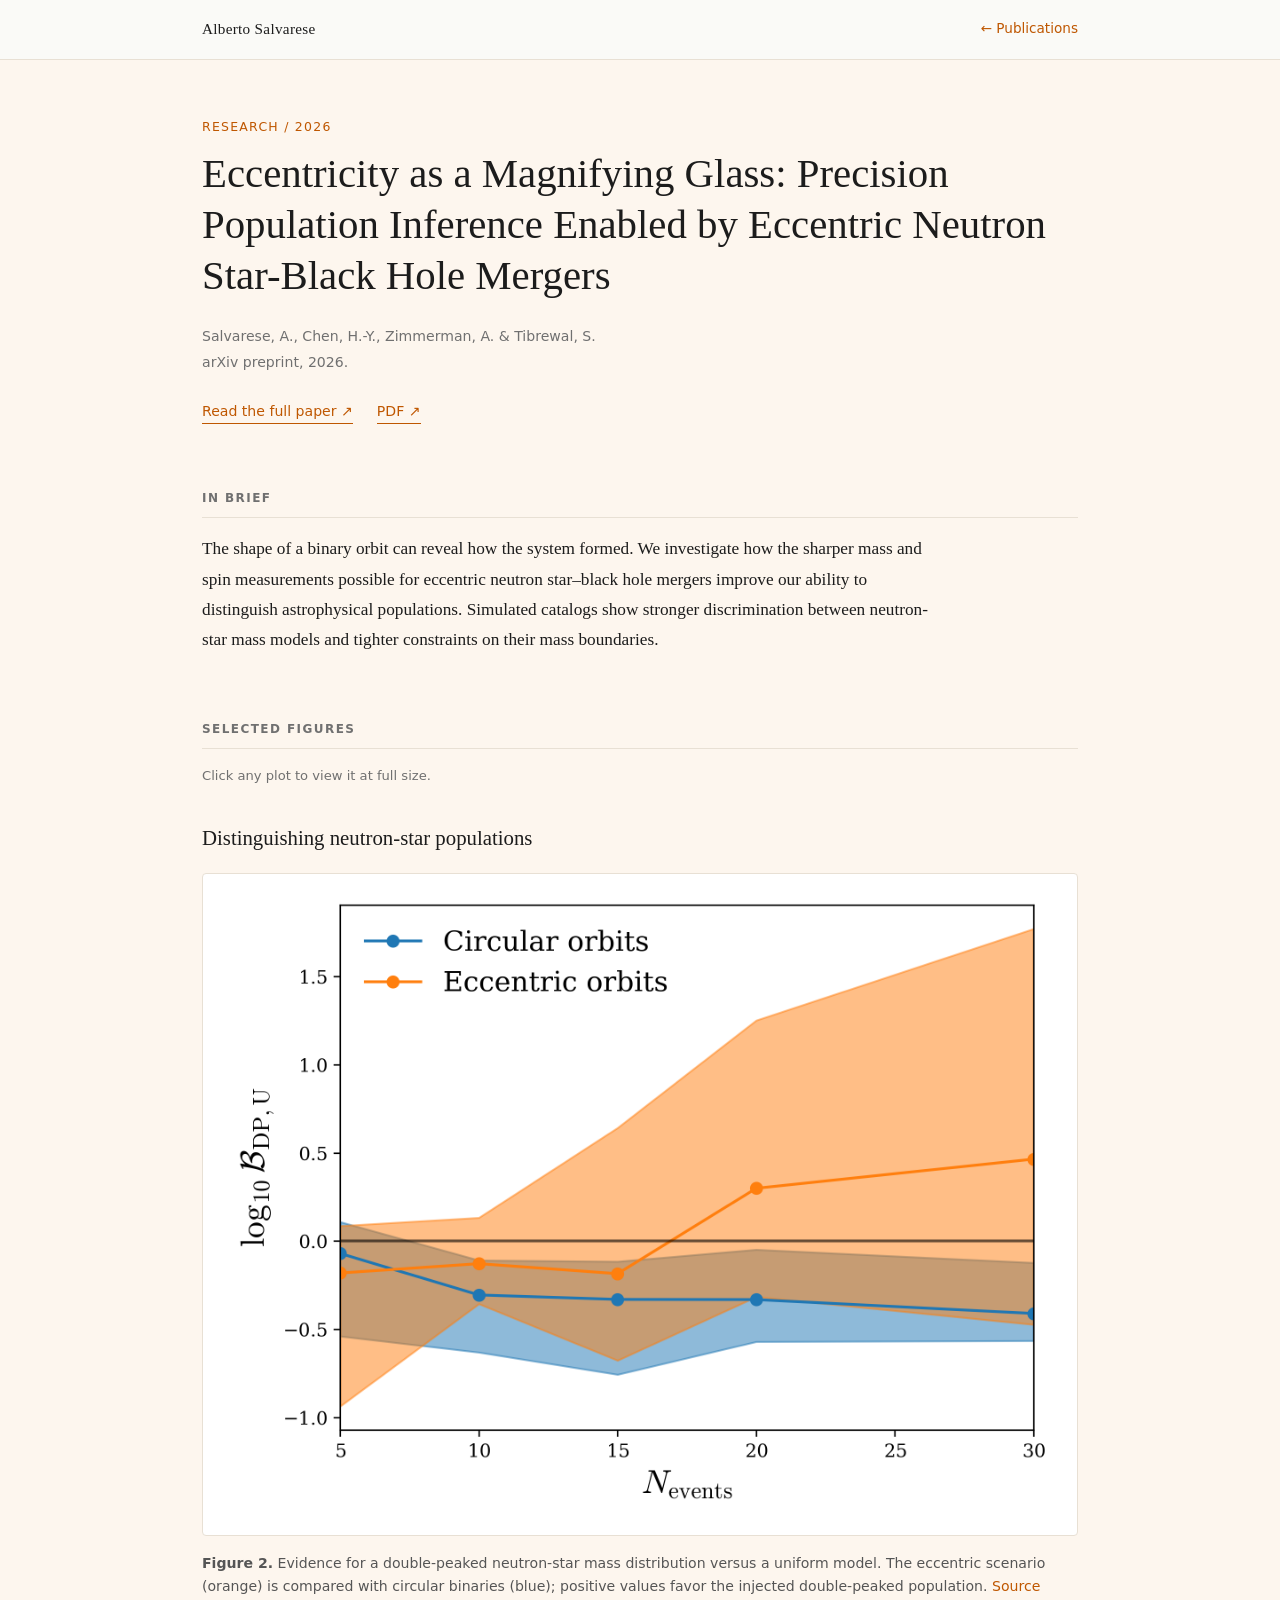
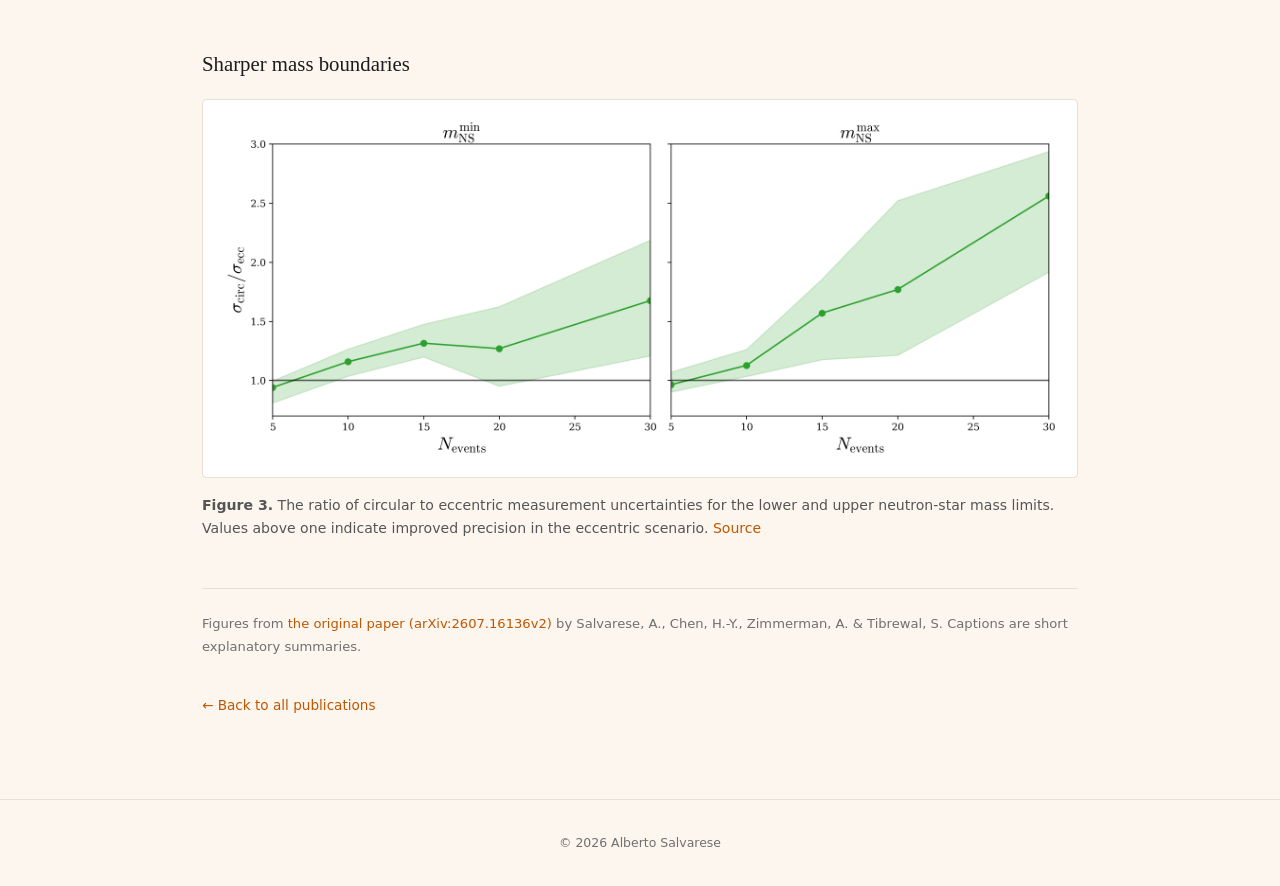
==== papers/eccentric-mergers.html @ 0714365b "Add files via upload" ====
<!DOCTYPE html>
<html lang="en">
<head><meta charset="UTF-8"><meta name="viewport" content="width=device-width, initial-scale=1"><meta name="description" content="The shape of a binary orbit can reveal how the system formed. We investigate how the sharper mass and spin measurements possible for eccentric neutron star–black hole mergers improve our ability to distinguish astrophysical populations. Simulated catalogs show stronger discrimination between neutron-star mass models and tighter constraints on their mass boundaries."><title>Eccentricity as a Magnifying Glass: Precision Population Inference Enabled by Eccentric Neutron Star-Black Hole Mergers | Alberto Salvarese</title><link rel="stylesheet" href="../style.css"><link rel="stylesheet" href="../papers.css"></head>
<body class="paper-page"><a class="skip-link" href="#main">Skip to main content</a>
<header><nav aria-label="Primary navigation"><a class="nav-name" href="../index.html">Alberto Salvarese</a><a class="back-link" href="../index.html#publications">&larr; Publications</a></nav></header>
<main id="main"><article><div class="paper-heading"><p class="paper-label">Research / 2026</p><h1>Eccentricity as a Magnifying Glass: Precision Population Inference Enabled by Eccentric Neutron Star-Black Hole Mergers</h1><p class="pub-authors">Salvarese, A., Chen, H.-Y., Zimmerman, A. &amp; Tibrewal, S.</p><p class="pub-venue">arXiv preprint, 2026.</p><div class="paper-actions"><a href="https://arxiv.org/abs/2607.16136" target="_blank" rel="noopener">Read the full paper &nearr;</a><a href="https://arxiv.org/pdf/2607.16136v2" target="_blank" rel="noopener">PDF &nearr;</a></div></div>
<section class="paper-summary" aria-labelledby="overview"><h2 id="overview">In brief</h2><p>The shape of a binary orbit can reveal how the system formed. We investigate how the sharper mass and spin measurements possible for eccentric neutron star–black hole mergers improve our ability to distinguish astrophysical populations. Simulated catalogs show stronger discrimination between neutron-star mass models and tighter constraints on their mass boundaries.</p></section>
<section aria-labelledby="figures"><h2 id="figures">Selected figures</h2><p class="figure-hint">Click any plot to view it at full size.</p><figure><h3>Distinguishing neutron-star populations</h3><a class="figure-image" href="images/eccentric-mergers/Bayes_factor_changed_prior.png" target="_blank" rel="noopener" aria-label="Open full-size plot: Distinguishing neutron-star populations"><img src="images/eccentric-mergers/Bayes_factor_changed_prior.png" alt="Evidence for a double-peaked neutron-star mass distribution versus a uniform model. The eccentric scenario (orange) is compared with circular binaries (blue); positive values favor the injected double-peaked population." loading="lazy" decoding="async"></a><figcaption><strong>Figure 2.</strong> Evidence for a double-peaked neutron-star mass distribution versus a uniform model. The eccentric scenario (orange) is compared with circular binaries (blue); positive values favor the injected double-peaked population. <a href="https://arxiv.org/html/2607.16136v2#S4.F2">Source</a></figcaption></figure><figure><h3>Sharper mass boundaries</h3><a class="figure-image" href="images/eccentric-mergers/Hyperparameters_comparison_changed_prior.png" target="_blank" rel="noopener" aria-label="Open full-size plot: Sharper mass boundaries"><img src="images/eccentric-mergers/Hyperparameters_comparison_changed_prior.png" alt="The ratio of circular to eccentric measurement uncertainties for the lower and upper neutron-star mass limits. Values above one indicate improved precision in the eccentric scenario." loading="lazy" decoding="async"></a><figcaption><strong>Figure 3.</strong> The ratio of circular to eccentric measurement uncertainties for the lower and upper neutron-star mass limits. Values above one indicate improved precision in the eccentric scenario. <a href="https://arxiv.org/html/2607.16136v2#S4.F3">Source</a></figcaption></figure></section>
<p class="paper-credit">Figures from <a href="https://arxiv.org/abs/2607.16136v2">the original paper (arXiv:2607.16136v2)</a> by Salvarese, A., Chen, H.-Y., Zimmerman, A. &amp; Tibrewal, S. Captions are short explanatory summaries.</p>
<a class="back-link" href="../index.html#publications">&larr; Back to all publications</a></article></main><footer><p>&copy; 2026 Alberto Salvarese</p></footer></body></html>
---- style.css ----
/* ── Reset & base ── */
*, *::before, *::after { box-sizing: border-box; margin: 0; padding: 0; }

:root {
  --bg:        #fdf6ee;
  --surface:   #fffdf9;
  --border:    #e8e0d4;
  --text:      #1c1c1c;
  --muted:     #707070;
  --accent:    #bf5700;
  --accent-dk: #8f3f00;
  --max-w:     780px;
}

html { scroll-behavior: smooth; }

body {
  font-family: "Georgia", serif;
  background: var(--bg);
  color: var(--text);
  line-height: 1.75;
  font-size: 1rem;
}

a { color: var(--accent); text-decoration: none; }
a:hover { color: var(--accent-dk); text-decoration: underline; }

/* ── Nav ── */
header {
  position: sticky;
  top: 0;
  background: rgba(250, 250, 248, 0.92);
  backdrop-filter: blur(8px);
  border-bottom: 1px solid var(--border);
  z-index: 100;
}

nav {
  max-width: var(--max-w);
  margin: 0 auto;
  padding: 1rem 2rem;
  display: flex;
  align-items: center;
  justify-content: space-between;
}

.nav-name {
  font-size: 0.95rem;
  letter-spacing: 0.02em;
  color: var(--text);
}

nav ul {
  list-style: none;
  display: flex;
  gap: 2rem;
  align-items: center;
}

nav ul a {
  font-family: system-ui, sans-serif;
  font-size: 0.85rem;
  color: var(--muted);
  letter-spacing: 0.03em;
}

nav ul a:hover { color: var(--accent); text-decoration: none; }

.nav-cv {
  color: var(--accent) !important;
  border: 1px solid var(--accent);
  padding: 0.2rem 0.65rem;
  border-radius: 4px;
  font-size: 0.82rem !important;
}

.nav-cv:hover {
  background: var(--accent);
  color: white !important;
  text-decoration: none !important;
}

/* ── Hero ── */
.hero {
  max-width: var(--max-w);
  margin: 5rem auto 3rem;
  padding: 0 2rem;
}

.hero-text { width: 100%; }

.hero-text h1 {
  font-size: 2rem;
  font-weight: normal;
  letter-spacing: -0.3px;
  margin-bottom: 0.3rem;
}

.affiliation {
  font-family: system-ui, sans-serif;
  font-size: 0.88rem;
  color: var(--accent);
  margin-bottom: 1rem;
  line-height: 1.4;
}


.hero-links {
  display: flex;
  flex-wrap: wrap;
  gap: 0.5rem 1.25rem;
  font-family: system-ui, sans-serif;
  font-size: 0.85rem;
}

/* ── Main ── */
main {
  max-width: var(--max-w);
  margin: 0 auto;
  padding: 0 2rem 5rem;
}

section { margin-top: 4rem; }

h2 {
  font-size: 0.75rem;
  font-family: system-ui, sans-serif;
  font-weight: 600;
  letter-spacing: 0.12em;
  text-transform: uppercase;
  color: var(--muted);
  margin-bottom: 1.75rem;
  padding-bottom: 0.5rem;
  border-bottom: 1px solid var(--border);
}

/* ── About ── */
.about-content {
  display: flex;
  gap: 2.5rem;
  align-items: flex-start;
}

.about-photo {
  flex-shrink: 0;
  width: 300px;
  max-width: 100%;
  border-radius: 6px;
  overflow: hidden;
  border: 1px solid var(--border);
  background: var(--border);
}

.about-photo img {
  width: 100%;
  height: auto;
  display: block;
}

.about-text { flex: 1; }

.about-text p {
  font-size: 1.03rem;
  color: #444444;
  margin-bottom: 1rem;
}

.about-text p:last-child { margin-bottom: 0; }

/* ── Publications ── */
.pub-list {
  list-style: none;
  display: flex;
  flex-direction: column;
}

.pub-list li {
  display: flex;
  justify-content: space-between;
  align-items: flex-start;
  gap: 1.5rem;
  padding: 1.25rem 0;
  border-bottom: 1px solid var(--border);
}

.pub-body { flex: 1; }

.pub-title {
  font-size: 1.03rem;
  margin-bottom: 0.2rem;
}

.pub-authors {
  font-family: system-ui, sans-serif;
  font-size: 0.88rem;
  color: var(--muted);
  margin-bottom: 0.1rem;
}

.pub-venue {
  font-family: system-ui, sans-serif;
  font-size: 0.88rem;
  color: var(--muted);
}

.pub-links {
  flex-shrink: 0;
  display: flex;
  gap: 0.75rem;
  font-family: system-ui, sans-serif;
  font-size: 0.8rem;
  padding-top: 0.15rem;
}

/* ── Contact ── */
#contact p { margin-bottom: 0.6rem; color: var(--muted); font-size: 0.95rem; }
#contact a { font-size: 0.95rem; }

/* ── Footer ── */
footer {
  text-align: center;
  padding: 2rem;
  font-family: system-ui, sans-serif;
  font-size: 0.78rem;
  color: var(--muted);
  border-top: 1px solid var(--border);
}

/* ── Responsive ── */
@media (max-width: 600px) {
  .about-content { flex-direction: column; align-items: center; gap: 1.5rem; }
  .about-photo { width: 100%; max-width: 380px; }
  .hero-links { justify-content: center; }
  nav ul { gap: 1rem; }
}
---- papers.css ----
.paper-page main { max-width: 940px; padding-top: 3.5rem; }
.paper-page nav { max-width: 940px; gap: 1rem; }
.paper-heading h1 { font-size: clamp(1.65rem, 4vw, 2.55rem); line-height: 1.25; font-weight: normal; margin: .7rem 0 1.4rem; }
.paper-label, .back-link, .paper-actions, .figure-hint, figcaption, .paper-credit { font-family: system-ui, sans-serif; }
.paper-label { color: var(--accent); font-size: .78rem; text-transform: uppercase; letter-spacing: .1em; }
.back-link { font-size: .85rem; }
.paper-actions { display: flex; flex-wrap: wrap; gap: .75rem 1.5rem; margin-top: 1.5rem; font-size: .88rem; }
.paper-actions a { border-bottom: 1px solid var(--accent); }
.paper-summary p { font-size: 1.08rem; max-width: 740px; }
.paper-page h2 { margin-bottom: 1rem; }
.paper-page figure { margin: 2rem 0 3rem; }
.paper-page h3 { font-weight: normal; font-size: 1.3rem; margin-bottom: 1rem; }
.figure-image { display: block; padding: .7rem; border: 1px solid var(--border); background: white; border-radius: 4px; }
.figure-image:hover { border-color: var(--accent); }
.figure-image img { display: block; width: 100%; height: auto; }
figcaption { color: #555; font-size: .88rem; line-height: 1.65; margin-top: 1rem; }
.figure-hint, .paper-credit { font-size: .82rem; color: var(--muted); }
.paper-credit { padding-top: 1.5rem; border-top: 1px solid var(--border); margin-bottom: 2rem; }
.paper-page a:focus-visible { outline: 2px solid var(--accent); outline-offset: 4px; }
.skip-link { position: absolute; top: -100px; left: 1rem; padding: .5rem 1rem; background: var(--surface); z-index: 200; }
.skip-link:focus { top: .5rem; }
@media (max-width: 600px) {
 .paper-page main { padding: 2rem 1.25rem 3rem; }
 .paper-page nav { padding: 1rem 1.25rem; flex-wrap: wrap; }
 .paper-page section { margin-top: 2.5rem; }
 .figure-image { padding: .3rem; }
}
@media (prefers-reduced-motion: reduce) { html { scroll-behavior: auto; } }
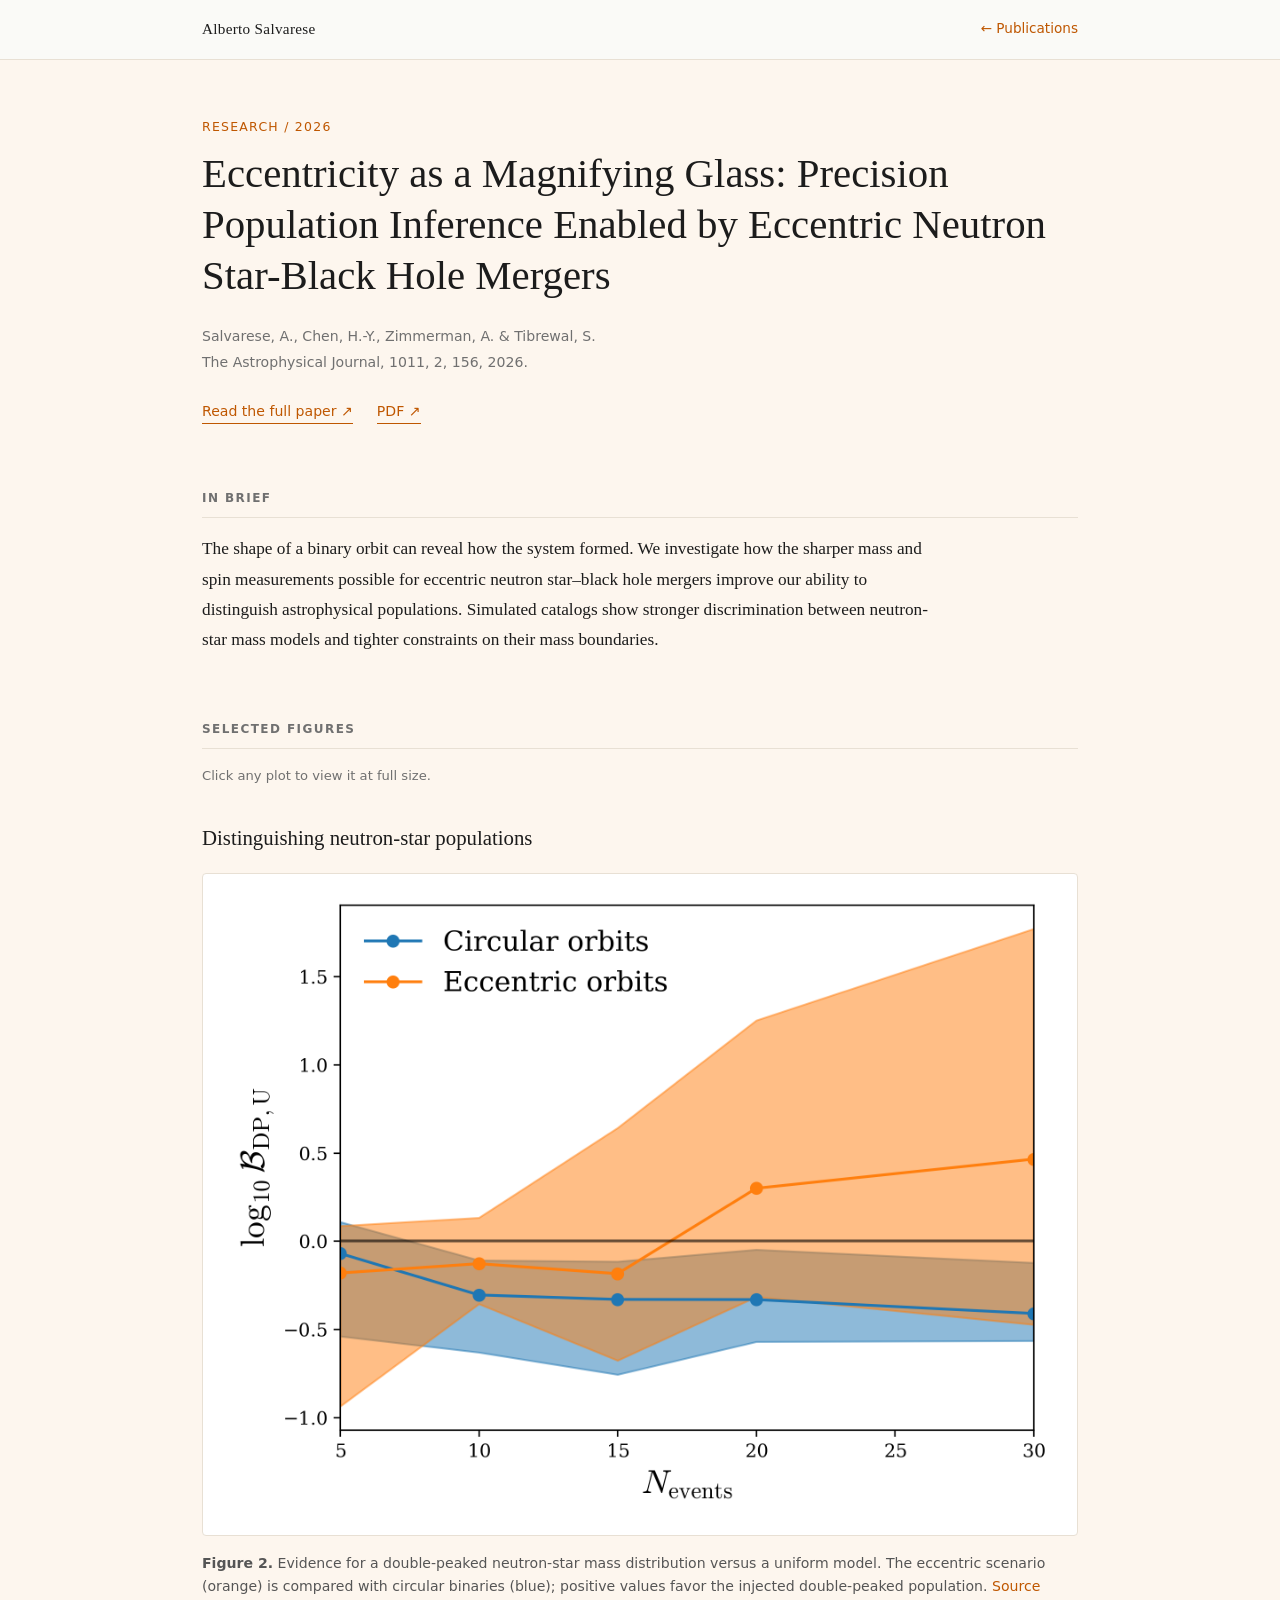
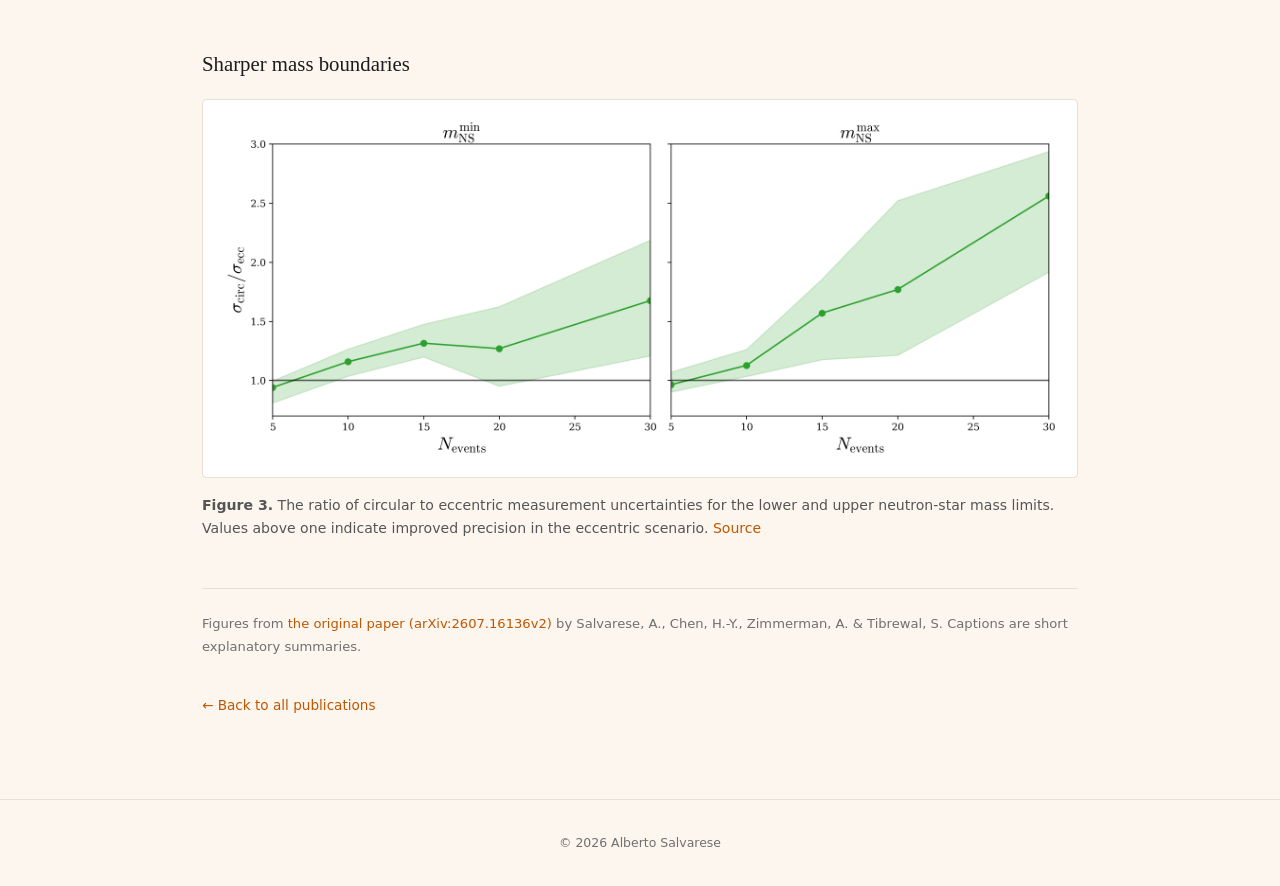
==== commit b8977b3f: "Updated links Apj" ====
--- a/papers/eccentric-mergers.html
+++ b/papers/eccentric-mergers.html
@@ -3,8 +3,8 @@
 <head><meta charset="UTF-8"><meta name="viewport" content="width=device-width, initial-scale=1"><meta name="description" content="The shape of a binary orbit can reveal how the system formed. We investigate how the sharper mass and spin measurements possible for eccentric neutron star–black hole mergers improve our ability to distinguish astrophysical populations. Simulated catalogs show stronger discrimination between neutron-star mass models and tighter constraints on their mass boundaries."><title>Eccentricity as a Magnifying Glass: Precision Population Inference Enabled by Eccentric Neutron Star-Black Hole Mergers | Alberto Salvarese</title><link rel="stylesheet" href="../style.css"><link rel="stylesheet" href="../papers.css"></head>
 <body class="paper-page"><a class="skip-link" href="#main">Skip to main content</a>
 <header><nav aria-label="Primary navigation"><a class="nav-name" href="../index.html">Alberto Salvarese</a><a class="back-link" href="../index.html#publications">&larr; Publications</a></nav></header>
-<main id="main"><article><div class="paper-heading"><p class="paper-label">Research / 2026</p><h1>Eccentricity as a Magnifying Glass: Precision Population Inference Enabled by Eccentric Neutron Star-Black Hole Mergers</h1><p class="pub-authors">Salvarese, A., Chen, H.-Y., Zimmerman, A. &amp; Tibrewal, S.</p><p class="pub-venue">arXiv preprint, 2026.</p><div class="paper-actions"><a href="https://arxiv.org/abs/2607.16136" target="_blank" rel="noopener">Read the full paper &nearr;</a><a href="https://arxiv.org/pdf/2607.16136v2" target="_blank" rel="noopener">PDF &nearr;</a></div></div>
+<main id="main"><article><div class="paper-heading"><p class="paper-label">Research / 2026</p><h1>Eccentricity as a Magnifying Glass: Precision Population Inference Enabled by Eccentric Neutron Star-Black Hole Mergers</h1><p class="pub-authors">Salvarese, A., Chen, H.-Y., Zimmerman, A. &amp; Tibrewal, S.</p><p class="pub-venue">The Astrophysical Journal, 1011, 2, 156, 2026.</p><div class="paper-actions"><a href="https://iopscience.iop.org/article/10.3847/1538-4357/aeab8b" target="_blank" rel="noopener">Read the full paper &nearr;</a><a href="https://iopscience.iop.org/article/10.3847/1538-4357/aeab8b/pdf" target="_blank" rel="noopener">PDF &nearr;</a></div></div>
 <section class="paper-summary" aria-labelledby="overview"><h2 id="overview">In brief</h2><p>The shape of a binary orbit can reveal how the system formed. We investigate how the sharper mass and spin measurements possible for eccentric neutron star–black hole mergers improve our ability to distinguish astrophysical populations. Simulated catalogs show stronger discrimination between neutron-star mass models and tighter constraints on their mass boundaries.</p></section>
 <section aria-labelledby="figures"><h2 id="figures">Selected figures</h2><p class="figure-hint">Click any plot to view it at full size.</p><figure><h3>Distinguishing neutron-star populations</h3><a class="figure-image" href="images/eccentric-mergers/Bayes_factor_changed_prior.png" target="_blank" rel="noopener" aria-label="Open full-size plot: Distinguishing neutron-star populations"><img src="images/eccentric-mergers/Bayes_factor_changed_prior.png" alt="Evidence for a double-peaked neutron-star mass distribution versus a uniform model. The eccentric scenario (orange) is compared with circular binaries (blue); positive values favor the injected double-peaked population." loading="lazy" decoding="async"></a><figcaption><strong>Figure 2.</strong> Evidence for a double-peaked neutron-star mass distribution versus a uniform model. The eccentric scenario (orange) is compared with circular binaries (blue); positive values favor the injected double-peaked population. <a href="https://arxiv.org/html/2607.16136v2#S4.F2">Source</a></figcaption></figure><figure><h3>Sharper mass boundaries</h3><a class="figure-image" href="images/eccentric-mergers/Hyperparameters_comparison_changed_prior.png" target="_blank" rel="noopener" aria-label="Open full-size plot: Sharper mass boundaries"><img src="images/eccentric-mergers/Hyperparameters_comparison_changed_prior.png" alt="The ratio of circular to eccentric measurement uncertainties for the lower and upper neutron-star mass limits. Values above one indicate improved precision in the eccentric scenario." loading="lazy" decoding="async"></a><figcaption><strong>Figure 3.</strong> The ratio of circular to eccentric measurement uncertainties for the lower and upper neutron-star mass limits. Values above one indicate improved precision in the eccentric scenario. <a href="https://arxiv.org/html/2607.16136v2#S4.F3">Source</a></figcaption></figure></section>
-<p class="paper-credit">Figures from <a href="https://arxiv.org/abs/2607.16136v2">the original paper (arXiv:2607.16136v2)</a> by Salvarese, A., Chen, H.-Y., Zimmerman, A. &amp; Tibrewal, S. Captions are short explanatory summaries.</p>
-<a class="back-link" href="../index.html#publications">&larr; Back to all publications</a></article></main><footer><p>&copy; 2026 Alberto Salvarese</p></footer></body></html>+<p class="paper-credit">Figures from <a href="https://iopscience.iop.org/article/10.3847/1538-4357/aeab8b">the original paper (arXiv:2607.16136v2)</a> by Salvarese, A., Chen, H.-Y., Zimmerman, A. &amp; Tibrewal, S. Captions are short explanatory summaries.</p>
+<a class="back-link" href="../index.html#publications">&larr; Back to all publications</a></article></main><footer><p>&copy; 2026 Alberto Salvarese</p></footer></body></html>
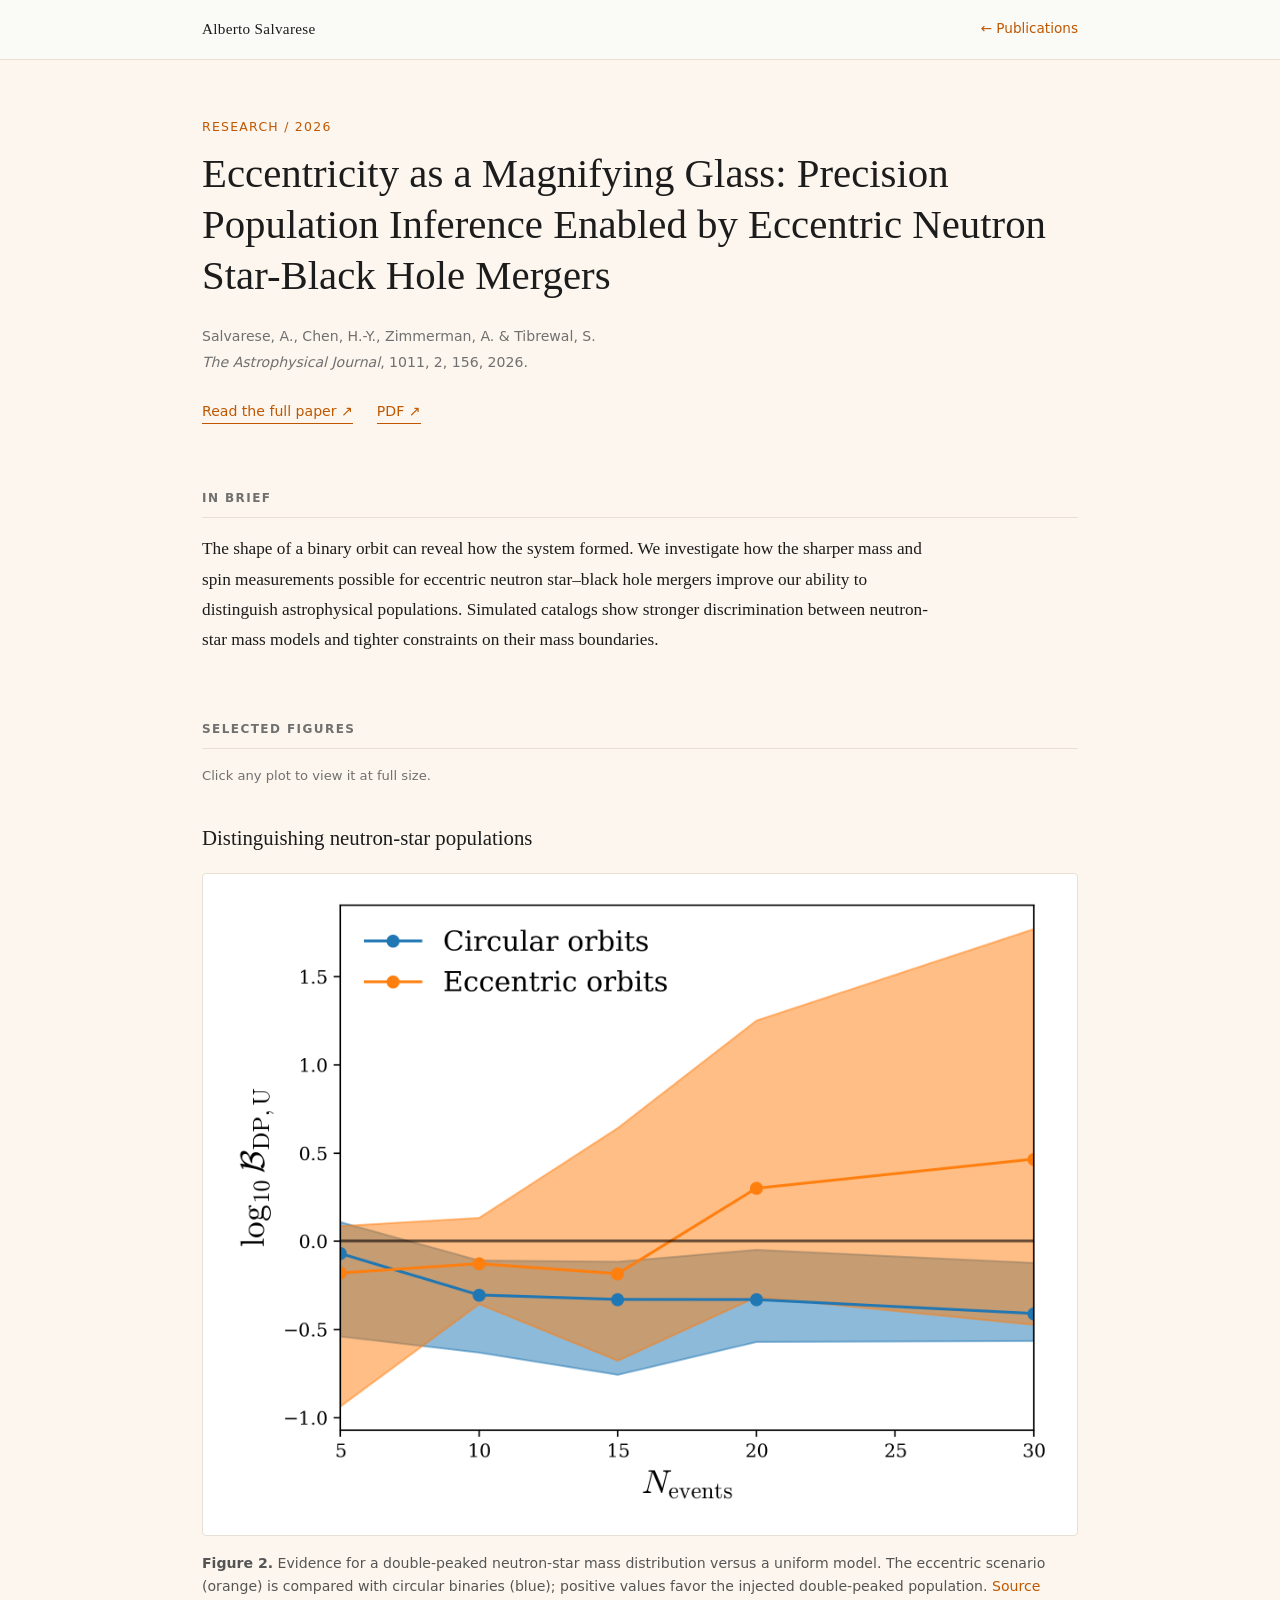
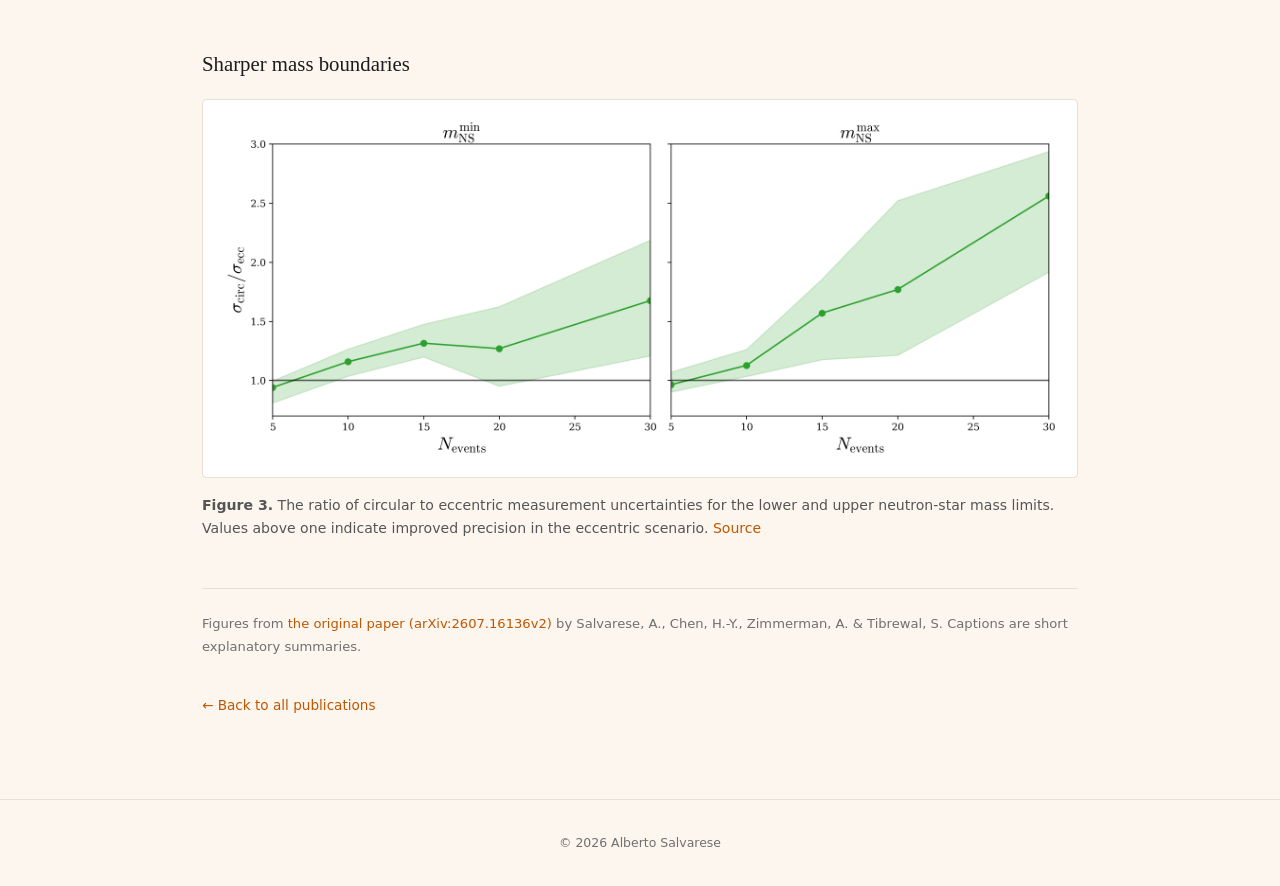
==== commit 393b6aba: "Update eccentric-mergers.html" ====
--- a/papers/eccentric-mergers.html
+++ b/papers/eccentric-mergers.html
@@ -3,7 +3,7 @@
 <head><meta charset="UTF-8"><meta name="viewport" content="width=device-width, initial-scale=1"><meta name="description" content="The shape of a binary orbit can reveal how the system formed. We investigate how the sharper mass and spin measurements possible for eccentric neutron star–black hole mergers improve our ability to distinguish astrophysical populations. Simulated catalogs show stronger discrimination between neutron-star mass models and tighter constraints on their mass boundaries."><title>Eccentricity as a Magnifying Glass: Precision Population Inference Enabled by Eccentric Neutron Star-Black Hole Mergers | Alberto Salvarese</title><link rel="stylesheet" href="../style.css"><link rel="stylesheet" href="../papers.css"></head>
 <body class="paper-page"><a class="skip-link" href="#main">Skip to main content</a>
 <header><nav aria-label="Primary navigation"><a class="nav-name" href="../index.html">Alberto Salvarese</a><a class="back-link" href="../index.html#publications">&larr; Publications</a></nav></header>
-<main id="main"><article><div class="paper-heading"><p class="paper-label">Research / 2026</p><h1>Eccentricity as a Magnifying Glass: Precision Population Inference Enabled by Eccentric Neutron Star-Black Hole Mergers</h1><p class="pub-authors">Salvarese, A., Chen, H.-Y., Zimmerman, A. &amp; Tibrewal, S.</p><p class="pub-venue">The Astrophysical Journal, 1011, 2, 156, 2026.</p><div class="paper-actions"><a href="https://iopscience.iop.org/article/10.3847/1538-4357/aeab8b" target="_blank" rel="noopener">Read the full paper &nearr;</a><a href="https://iopscience.iop.org/article/10.3847/1538-4357/aeab8b/pdf" target="_blank" rel="noopener">PDF &nearr;</a></div></div>
+<main id="main"><article><div class="paper-heading"><p class="paper-label">Research / 2026</p><h1>Eccentricity as a Magnifying Glass: Precision Population Inference Enabled by Eccentric Neutron Star-Black Hole Mergers</h1><p class="pub-authors">Salvarese, A., Chen, H.-Y., Zimmerman, A. &amp; Tibrewal, S.</p><p class="pub-venue"><em>The Astrophysical Journal</em>, 1011, 2, 156, 2026.</p><div class="paper-actions"><a href="https://iopscience.iop.org/article/10.3847/1538-4357/aeab8b" target="_blank" rel="noopener">Read the full paper &nearr;</a><a href="https://iopscience.iop.org/article/10.3847/1538-4357/aeab8b/pdf" target="_blank" rel="noopener">PDF &nearr;</a></div></div>
 <section class="paper-summary" aria-labelledby="overview"><h2 id="overview">In brief</h2><p>The shape of a binary orbit can reveal how the system formed. We investigate how the sharper mass and spin measurements possible for eccentric neutron star–black hole mergers improve our ability to distinguish astrophysical populations. Simulated catalogs show stronger discrimination between neutron-star mass models and tighter constraints on their mass boundaries.</p></section>
 <section aria-labelledby="figures"><h2 id="figures">Selected figures</h2><p class="figure-hint">Click any plot to view it at full size.</p><figure><h3>Distinguishing neutron-star populations</h3><a class="figure-image" href="images/eccentric-mergers/Bayes_factor_changed_prior.png" target="_blank" rel="noopener" aria-label="Open full-size plot: Distinguishing neutron-star populations"><img src="images/eccentric-mergers/Bayes_factor_changed_prior.png" alt="Evidence for a double-peaked neutron-star mass distribution versus a uniform model. The eccentric scenario (orange) is compared with circular binaries (blue); positive values favor the injected double-peaked population." loading="lazy" decoding="async"></a><figcaption><strong>Figure 2.</strong> Evidence for a double-peaked neutron-star mass distribution versus a uniform model. The eccentric scenario (orange) is compared with circular binaries (blue); positive values favor the injected double-peaked population. <a href="https://arxiv.org/html/2607.16136v2#S4.F2">Source</a></figcaption></figure><figure><h3>Sharper mass boundaries</h3><a class="figure-image" href="images/eccentric-mergers/Hyperparameters_comparison_changed_prior.png" target="_blank" rel="noopener" aria-label="Open full-size plot: Sharper mass boundaries"><img src="images/eccentric-mergers/Hyperparameters_comparison_changed_prior.png" alt="The ratio of circular to eccentric measurement uncertainties for the lower and upper neutron-star mass limits. Values above one indicate improved precision in the eccentric scenario." loading="lazy" decoding="async"></a><figcaption><strong>Figure 3.</strong> The ratio of circular to eccentric measurement uncertainties for the lower and upper neutron-star mass limits. Values above one indicate improved precision in the eccentric scenario. <a href="https://arxiv.org/html/2607.16136v2#S4.F3">Source</a></figcaption></figure></section>
 <p class="paper-credit">Figures from <a href="https://iopscience.iop.org/article/10.3847/1538-4357/aeab8b">the original paper (arXiv:2607.16136v2)</a> by Salvarese, A., Chen, H.-Y., Zimmerman, A. &amp; Tibrewal, S. Captions are short explanatory summaries.</p>
